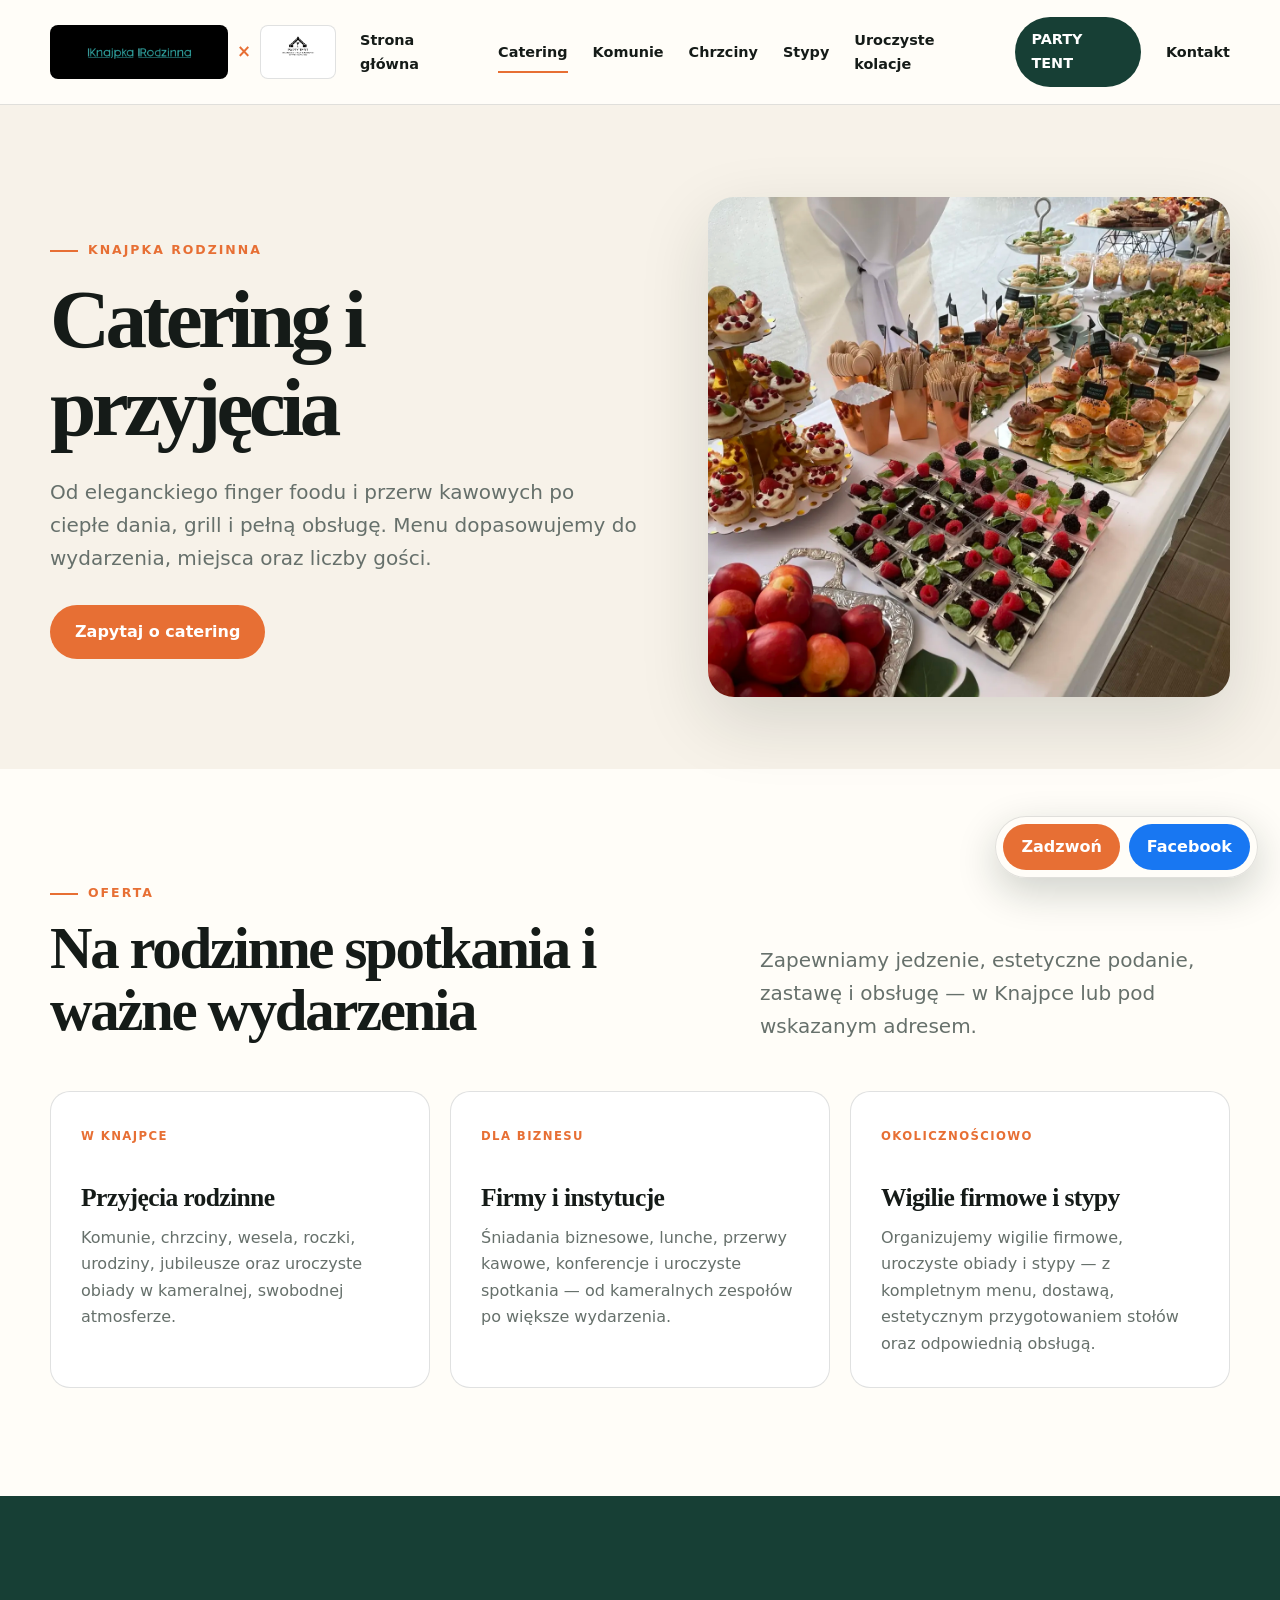
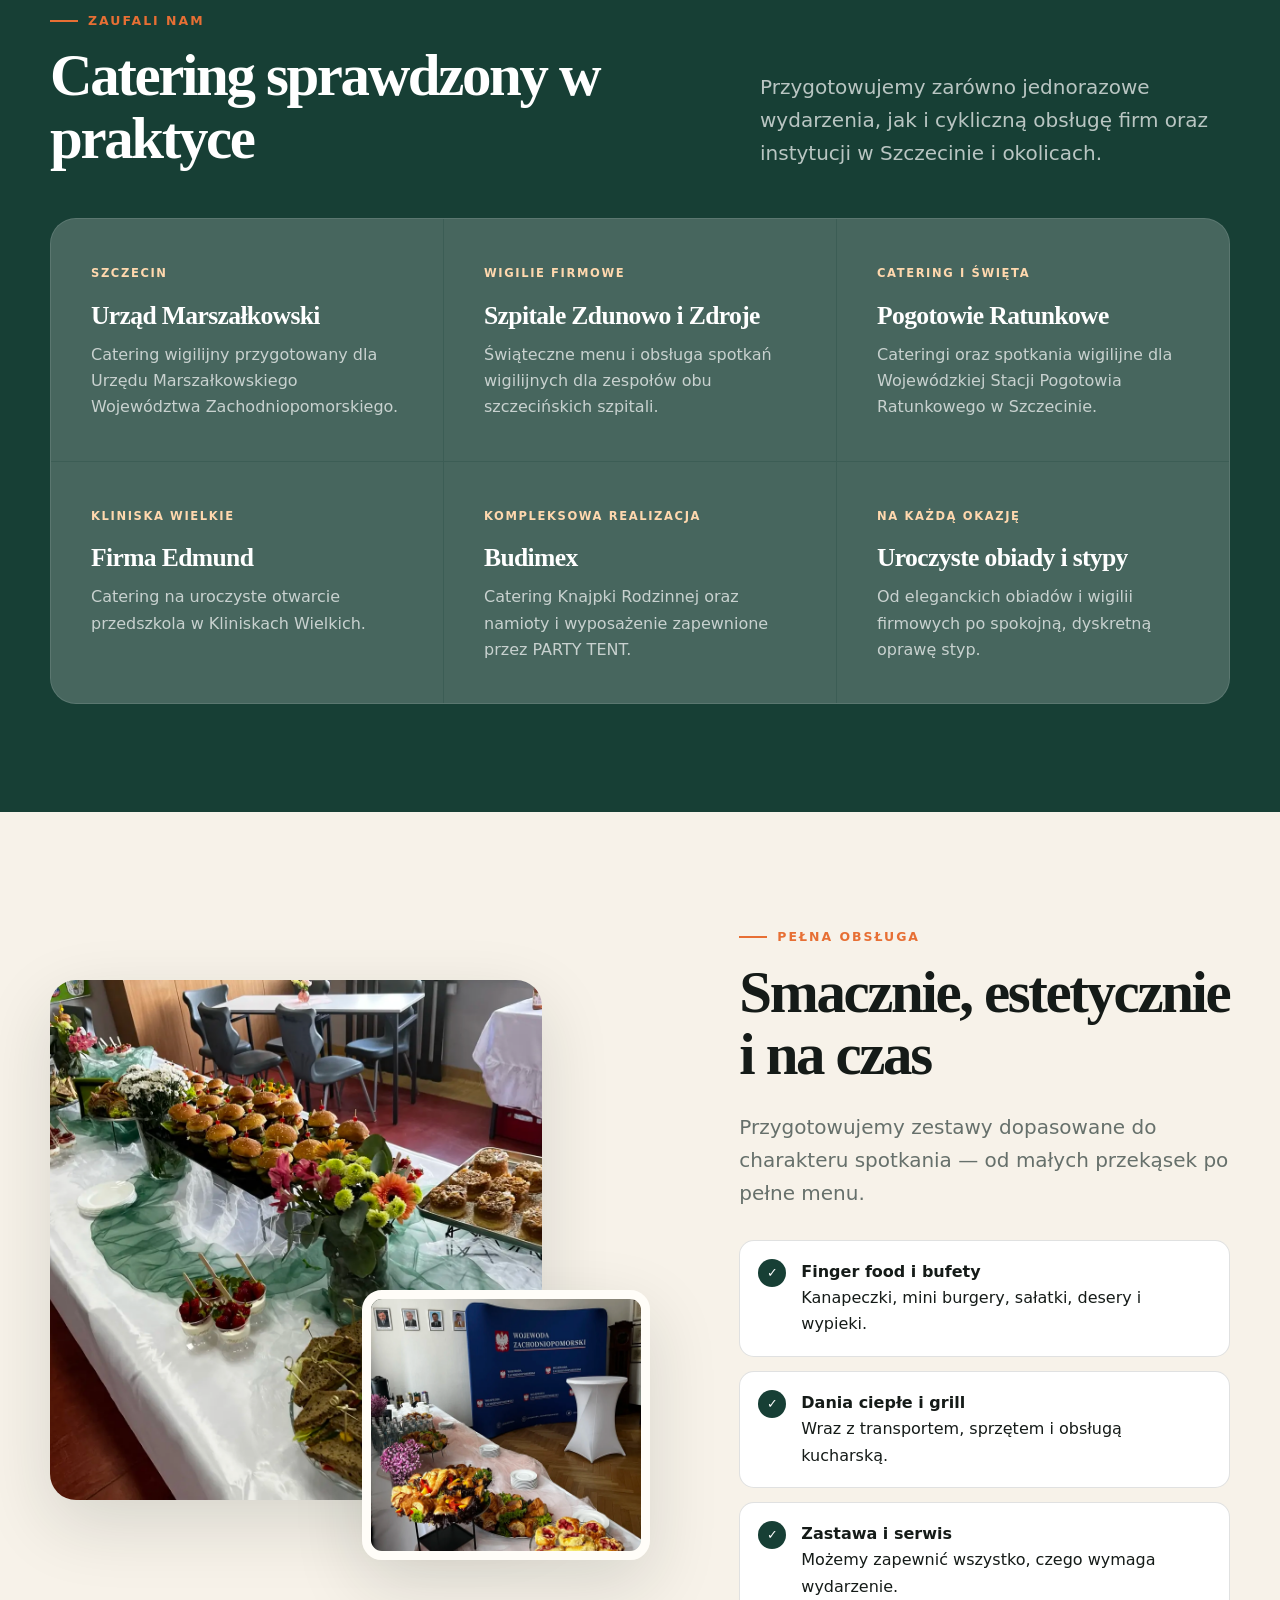
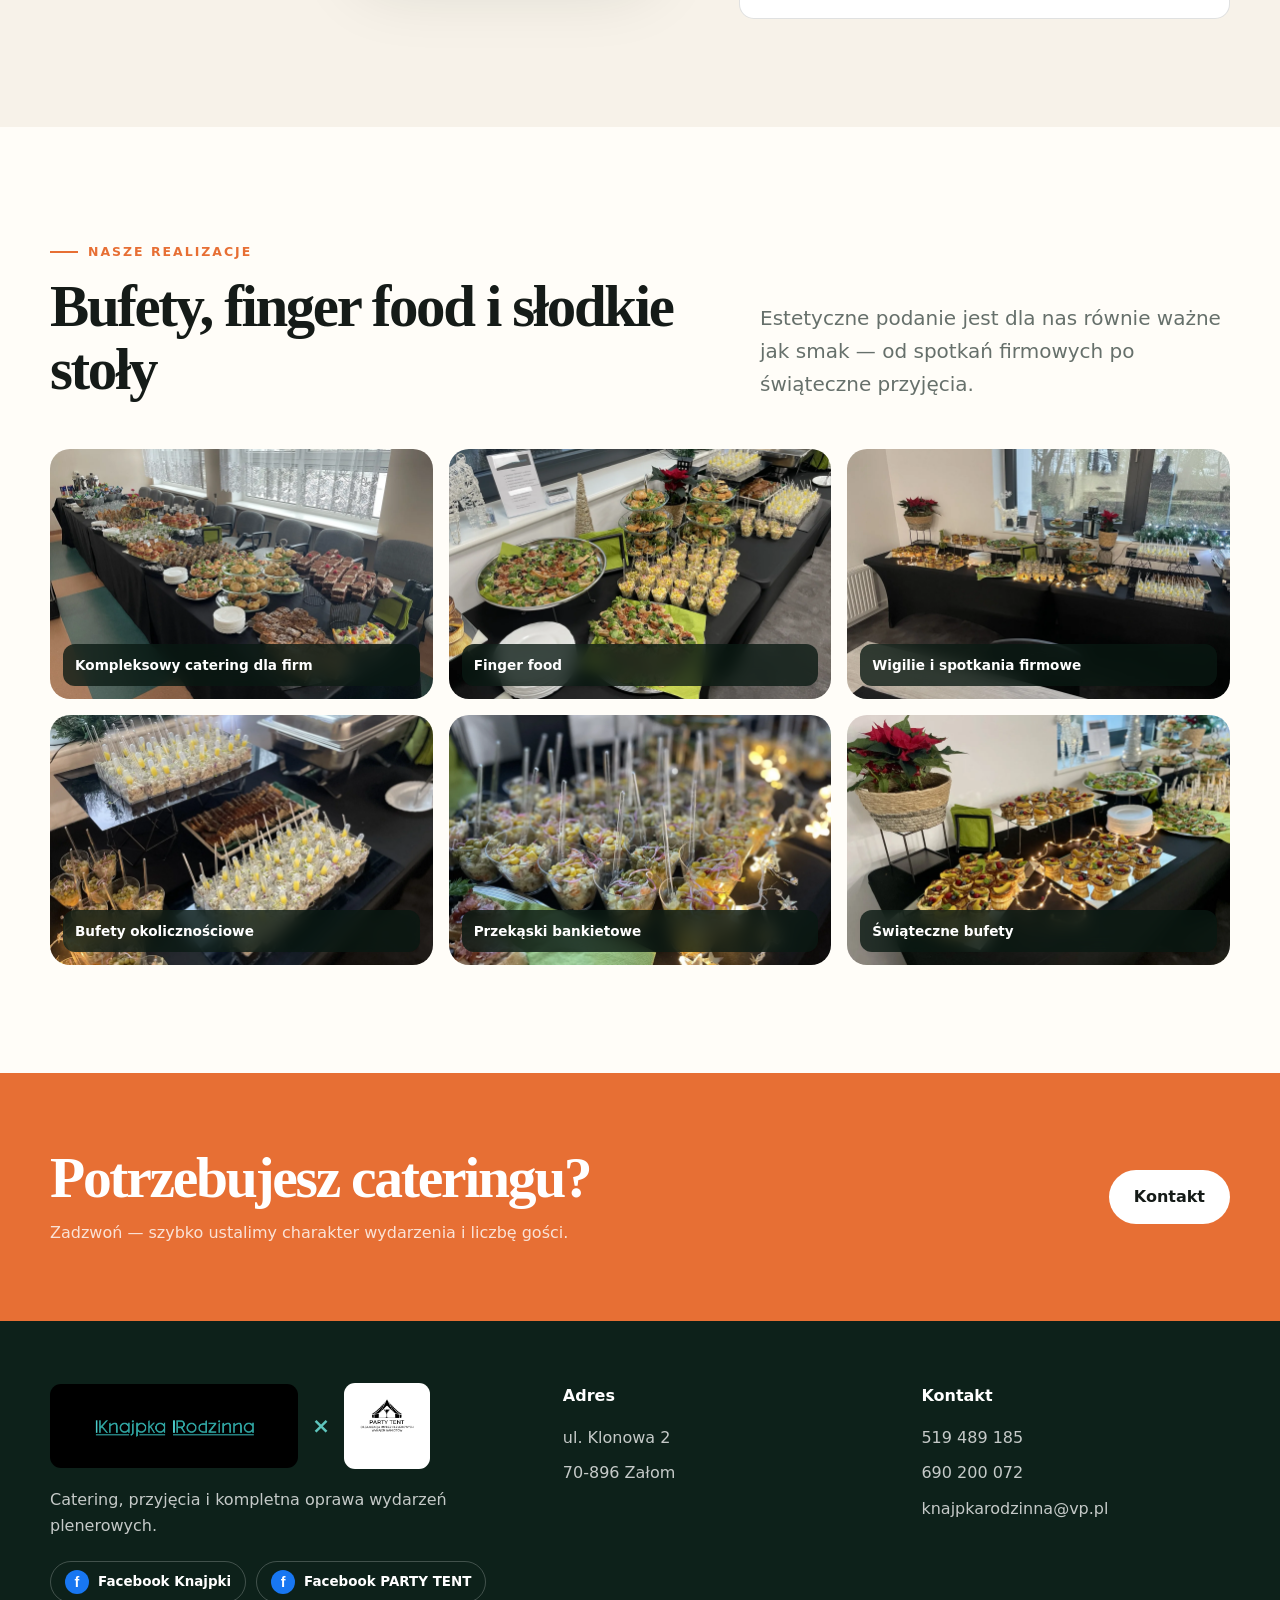
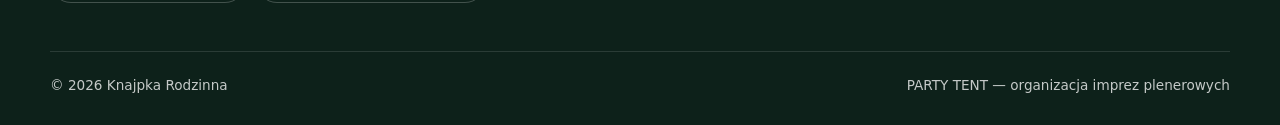
==== catering.html @ 12598f0b "Initial commit" ====
<!doctype html><html lang="pl"><head><meta charset="utf-8"><meta name="viewport" content="width=device-width, initial-scale=1"><meta name="description" content="Catering dla firm, instytucji i klientów indywidualnych — Knajpka Rodzinna, Szczecin i okolice."><title>Catering | Knajpka Rodzinna</title><link rel="stylesheet" href="styles.css"></head><body>
<header class="site-header"><div class="wrap nav"><div class="brand-lockup"><a class="brand" href="index.html" aria-label="Knajpka Rodzinna — strona główna"><img class="brand-knajpka" src="assets/9D0F938A-E7C1-40C8-B4AB-37DBFB9CF02D.png" alt="Knajpka Rodzinna"></a><span class="brand-cross" aria-hidden="true">×</span><a class="brand" href="party-tent.html" aria-label="PARTY TENT"><img class="brand-party" src="assets/EA0A5B90-79B9-40FC-A273-76BE1CC30D54.png" alt="PARTY TENT"></a></div><button class="menu-toggle" type="button" aria-label="Otwórz menu" aria-expanded="false"><span></span><span></span><span></span></button><nav class="nav-links"><a href="index.html">Strona główna</a><a class="active" href="catering.html">Catering</a><a href="komunie.html">Komunie</a><a href="chrzciny.html">Chrzciny</a><a class="party-link" href="party-tent.html">PARTY TENT</a><a href="kontakt.html">Kontakt</a></nav></div></header>
<main><section class="page-hero"><div class="wrap page-hero-grid"><div><p class="eyebrow">Knajpka Rodzinna</p><h1>Catering i przyjęcia</h1><p class="lead">Od eleganckiego finger foodu i przerw kawowych po ciepłe dania, grill i pełną obsługę. Menu dopasowujemy do wydarzenia, miejsca oraz liczby gości.</p><div class="actions"><a class="btn btn-primary" href="kontakt.html">Zapytaj o catering</a></div></div><img src="assets/IMG_3248.webp" alt="Bogaty bufet cateringowy Knajpki Rodzinnej"></div></section>
<section class="section"><div class="wrap"><div class="section-head"><div><p class="eyebrow">Oferta</p><h2>Na rodzinne spotkania i ważne wydarzenia</h2></div><p class="lead">Zapewniamy jedzenie, estetyczne podanie, zastawę i obsługę — w Knajpce lub pod wskazanym adresem.</p></div><div class="cards"><article class="card"><span class="card-tag">W Knajpce</span><h3>Przyjęcia rodzinne</h3><p>Komunie, chrzciny, wesela, roczki, urodziny, jubileusze oraz uroczyste obiady w kameralnej, swobodnej atmosferze.</p></article><article class="card"><span class="card-tag">Dla biznesu</span><h3>Firmy i instytucje</h3><p>Śniadania biznesowe, lunche, przerwy kawowe, konferencje i uroczyste spotkania — od kameralnych zespołów po większe wydarzenia.</p></article><article class="card"><span class="card-tag">Okolicznościowo</span><h3>Wigilie firmowe i stypy</h3><p>Organizujemy wigilie firmowe, uroczyste obiady i stypy — z kompletnym menu, dostawą, estetycznym przygotowaniem stołów oraz odpowiednią obsługą.</p></article></div></div></section>
<section class="section section-dark"><div class="wrap"><div class="section-head"><div><p class="eyebrow">Zaufali nam</p><h2>Catering sprawdzony w praktyce</h2></div><p class="lead" style="color:rgba(255,255,255,.7)">Przygotowujemy zarówno jednorazowe wydarzenia, jak i cykliczną obsługę firm oraz instytucji w Szczecinie i okolicach.</p></div><div class="proof-grid client-proof-grid"><article class="proof"><span>Szczecin</span><h3>Urząd Marszałkowski</h3><p>Catering wigilijny przygotowany dla Urzędu Marszałkowskiego Województwa Zachodniopomorskiego.</p></article><article class="proof"><span>Wigilie firmowe</span><h3>Szpitale Zdunowo i Zdroje</h3><p>Świąteczne menu i obsługa spotkań wigilijnych dla zespołów obu szczecińskich szpitali.</p></article><article class="proof"><span>Catering i święta</span><h3>Pogotowie Ratunkowe</h3><p>Cateringi oraz spotkania wigilijne dla Wojewódzkiej Stacji Pogotowia Ratunkowego w Szczecinie.</p></article><article class="proof"><span>Kliniska Wielkie</span><h3>Firma Edmund</h3><p>Catering na uroczyste otwarcie przedszkola w Kliniskach Wielkich.</p></article><article class="proof"><span>Kompleksowa realizacja</span><h3>Budimex</h3><p>Catering Knajpki Rodzinnej oraz namioty i wyposażenie zapewnione przez PARTY TENT.</p></article><article class="proof"><span>Na każdą okazję</span><h3>Uroczyste obiady i stypy</h3><p>Od eleganckich obiadów i wigilii firmowych po spokojną, dyskretną oprawę styp.</p></article></div></div></section>
<section class="section section-soft"><div class="wrap split reverse"><div class="photo-stack"><img class="photo-main" src="assets/IMG_8213.webp" alt="Przekąski cateringowe"><img class="photo-float" src="assets/IMG_8448.webp" alt="Catering dla instytucji"></div><div class="split-copy"><p class="eyebrow">Pełna obsługa</p><h2>Smacznie, estetycznie i na czas</h2><p class="lead">Przygotowujemy zestawy dopasowane do charakteru spotkania — od małych przekąsek po pełne menu.</p><div class="feature-list"><div class="feature"><i>✓</i><div><b>Finger food i bufety</b><p>Kanapeczki, mini burgery, sałatki, desery i wypieki.</p></div></div><div class="feature"><i>✓</i><div><b>Dania ciepłe i grill</b><p>Wraz z transportem, sprzętem i obsługą kucharską.</p></div></div><div class="feature"><i>✓</i><div><b>Zastawa i serwis</b><p>Możemy zapewnić wszystko, czego wymaga wydarzenie.</p></div></div></div></div></div></section>
<section class="section"><div class="wrap"><div class="section-head"><div><p class="eyebrow">Nasze realizacje</p><h2>Bufety, finger food i słodkie stoły</h2></div><p class="lead">Estetyczne podanie jest dla nas równie ważne jak smak — od spotkań firmowych po świąteczne przyjęcia.</p></div><div class="gallery gallery-six"><figure><img src="assets/IMG_0815_1.webp" alt="Rozbudowany bufet firmowy z daniami wytrawnymi i deserami"><figcaption>Kompleksowy catering dla firm</figcaption></figure><figure><img src="assets/IMG_0978.webp" alt="Mini burgery i przekąski finger food"><figcaption>Finger food</figcaption></figure><figure><img src="assets/IMG_0986.webp" alt="Bogato przygotowany świąteczny bufet cateringowy"><figcaption>Wigilie i spotkania firmowe</figcaption></figure><figure><img src="assets/IMG_0998.webp" alt="Bufet z sałatkami w pucharkach i daniami ciepłymi"><figcaption>Bufety okolicznościowe</figcaption></figure><figure><img src="assets/IMG_0995.webp" alt="Sałatki bankietowe podane w pucharkach"><figcaption>Przekąski bankietowe</figcaption></figure><figure><img src="assets/IMG_0992.webp" alt="Świąteczny stół z deserami i przekąskami"><figcaption>Świąteczne bufety</figcaption></figure></div></div></section>
<section class="contact-band"><div class="wrap contact-band-inner"><div><h2>Potrzebujesz cateringu?</h2><p>Zadzwoń — szybko ustalimy charakter wydarzenia i liczbę gości.</p></div><a class="btn btn-light" href="kontakt.html">Kontakt</a></div></section></main>
<footer class="site-footer"><div class="wrap"><div class="footer-grid"><div><div class="footer-logos"><img class="footer-logo-knajpka" src="assets/9D0F938A-E7C1-40C8-B4AB-37DBFB9CF02D.png" alt="Knajpka Rodzinna"><span class="footer-cross" aria-hidden="true">×</span><img class="footer-logo-party" src="assets/EA0A5B90-79B9-40FC-A273-76BE1CC30D54.png" alt="PARTY TENT"></div><p class="footer-text">Catering, przyjęcia i kompletna oprawa wydarzeń plenerowych.</p><div class="social-links"><a class="social-link" href="https://www.facebook.com/Knajpka.Rodzinna/" target="_blank" rel="noopener noreferrer"><span class="social-icon">f</span>Facebook Knajpki</a><a class="social-link" href="https://www.facebook.com/PARTY.TENT.IMPREZY.PLENEROWE/" target="_blank" rel="noopener noreferrer"><span class="social-icon">f</span>Facebook PARTY TENT</a></div></div><div><p class="footer-title">Adres</p><div class="footer-links"><span>ul. Klonowa 2</span><span>70-896 Załom</span></div></div><div><p class="footer-title">Kontakt</p><div class="footer-links"><a href="tel:+48519489185">519 489 185</a><a href="tel:+48690200072">690 200 072</a><a href="mailto:knajpkarodzinna@vp.pl">knajpkarodzinna@vp.pl</a></div></div></div><div class="footer-bottom"><p>© 2026 Knajpka Rodzinna</p><span>PARTY TENT — organizacja imprez plenerowych</span></div></div></footer><script src="site.js"></script></body></html>
---- styles.css ----
:root {
  --ink: #151b18;
  --forest: #173f35;
  --forest-2: #24584b;
  --cream: #f7f2e9;
  --paper: #fffdf8;
  --sand: #dcc9aa;
  --gold: #b98746;
  --orange: #e76f34;
  --muted: #66706b;
  --line: rgba(21, 27, 24, .13);
  --shadow: 0 24px 70px rgba(20, 32, 27, .14);
  --radius: 26px;
}

* { box-sizing: border-box; }
html { scroll-behavior: smooth; }
body {
  margin: 0;
  color: var(--ink);
  background: var(--paper);
  font-family: Inter, ui-sans-serif, system-ui, -apple-system, BlinkMacSystemFont, "Segoe UI", sans-serif;
  font-size: 16px;
  line-height: 1.65;
}
body.menu-open { overflow: hidden; }
img { display: block; width: 100%; }
a { color: inherit; text-decoration: none; }
button { font: inherit; }
.wrap { width: min(1180px, calc(100% - 40px)); margin-inline: auto; }
.eyebrow {
  display: inline-flex;
  align-items: center;
  gap: 10px;
  margin: 0 0 14px;
  color: var(--orange);
  font-size: .78rem;
  font-weight: 800;
  letter-spacing: .16em;
  text-transform: uppercase;
}
.eyebrow::before { content: ""; width: 28px; height: 2px; background: currentColor; }
h1, h2, h3 { margin: 0; font-family: Georgia, "Times New Roman", serif; line-height: 1.06; }
h1 { font-size: clamp(3.1rem, 7vw, 6.8rem); letter-spacing: -.055em; }
h2 { font-size: clamp(2.35rem, 4.6vw, 4.8rem); letter-spacing: -.04em; }
h3 { font-size: clamp(1.45rem, 2vw, 2rem); letter-spacing: -.025em; }
p { margin: 0; }
.lead { font-size: clamp(1.05rem, 1.6vw, 1.25rem); color: var(--muted); max-width: 720px; }
.section { padding: 108px 0; }
.section-soft { background: var(--cream); }
.section-dark { color: #fff; background: var(--forest); }
.section-head { display: flex; justify-content: space-between; gap: 48px; align-items: end; margin-bottom: 48px; }
.section-head > div:first-child { max-width: 760px; }
.section-head .lead { max-width: 470px; }

.site-header {
  position: sticky;
  z-index: 50;
  top: 0;
  color: var(--ink);
  background: rgba(255, 253, 248, .92);
  border-bottom: 1px solid var(--line);
  backdrop-filter: blur(18px);
}
.nav { min-height: 88px; display: flex; align-items: center; justify-content: space-between; gap: 24px; }
.brand-lockup { display: flex; align-items: center; gap: 9px; flex: 0 0 auto; }
.brand { display: flex; align-items: center; }
.brand img { object-fit: contain; }
.brand-knajpka { width: 178px; height: 54px; border-radius: 8px; background: #000; }
.brand-party { width: 76px; height: 54px; padding: 3px; border: 1px solid var(--line); border-radius: 8px; background: #fff; }
.brand-cross { color: var(--orange); font-size: 1.05rem; font-weight: 900; }
.nav-links { display: flex; align-items: center; gap: 25px; font-size: .9rem; font-weight: 720; }
.nav-links a { position: relative; padding: 29px 0 27px; }
.nav-links a::after { content: ""; position: absolute; right: 0; bottom: 19px; left: 0; height: 2px; background: var(--orange); transform: scaleX(0); transition: transform .2s ease; }
.nav-links a:hover::after, .nav-links a.active::after { transform: scaleX(1); }
.nav-links .party-link { padding: 11px 16px; color: #fff; background: var(--forest); border-radius: 999px; }
.nav-links .party-link::after { display: none; }
.menu-toggle { display: none; width: 46px; height: 46px; border: 1px solid var(--line); border-radius: 50%; background: #fff; cursor: pointer; }
.menu-toggle span { display: block; width: 19px; height: 2px; margin: 4px auto; background: var(--ink); }

.hero { position: relative; min-height: 720px; color: #fff; display: grid; align-items: end; overflow: hidden; background: #17231e; }
.hero-media { position: absolute; inset: 0; }
.hero-media img { height: 100%; object-fit: cover; filter: brightness(.62) saturate(.84); }
.hero-media::after { content: ""; position: absolute; inset: 0; background: linear-gradient(90deg, rgba(9, 24, 18, .82) 0%, rgba(9, 24, 18, .42) 58%, rgba(9, 24, 18, .16) 100%), linear-gradient(0deg, rgba(9,18,14,.55), transparent 55%); }
.hero-content { position: relative; z-index: 1; padding: 120px 0 90px; }
.hero h1 { max-width: 1030px; }
.hero h1 em { color: #ffd8ae; font-weight: 400; }
.hero-copy { display: flex; justify-content: space-between; align-items: end; gap: 48px; margin-top: 34px; }
.hero-copy p { max-width: 720px; font-size: clamp(1.05rem, 1.8vw, 1.3rem); color: rgba(255,255,255,.86); }
.actions { display: flex; flex-wrap: wrap; gap: 12px; margin-top: 30px; }
.btn { display: inline-flex; align-items: center; justify-content: center; gap: 10px; min-height: 54px; padding: 0 24px; border: 1px solid transparent; border-radius: 999px; font-weight: 800; transition: transform .2s ease, background .2s ease; }
.btn:hover { transform: translateY(-2px); }
.btn-primary { color: #fff; background: var(--orange); }
.btn-light { color: var(--ink); background: #fff; }
.btn-outline { color: var(--forest); border-color: rgba(23,63,53,.35); background: transparent; }

.split { display: grid; grid-template-columns: .9fr 1.1fr; gap: clamp(44px, 7vw, 96px); align-items: center; }
.split.reverse { grid-template-columns: 1.1fr .9fr; }
.split-copy p + p { margin-top: 18px; }
.split-copy .lead { margin-top: 24px; }
.photo-stack { position: relative; min-height: 580px; }
.photo-main { width: 82%; height: 520px; object-fit: cover; border-radius: var(--radius); box-shadow: var(--shadow); }
.photo-float { position: absolute; right: 0; bottom: 0; width: 48%; height: 270px; object-fit: cover; border: 9px solid var(--paper); border-radius: 20px; box-shadow: var(--shadow); }
.photo-label { position: absolute; right: 4%; top: 5%; padding: 13px 16px; color: #fff; background: var(--forest); border-radius: 12px; font-weight: 800; box-shadow: var(--shadow); }

.service-grid { display: grid; grid-template-columns: repeat(3, 1fr); gap: 20px; }
.venue-section { color: #fff; background: var(--forest); }
.venue-section .lead { color: rgba(255,255,255,.72); }
.venue-grid { display: grid; grid-template-columns: repeat(4, 1fr); gap: 14px; }
.venue-feature { min-height: 220px; padding: 27px; background: rgba(255,255,255,.07); border: 1px solid rgba(255,255,255,.14); border-radius: 20px; }
.venue-feature > span { display: block; margin-bottom: 35px; color: #ffd8ae; font-size: .75rem; font-weight: 850; letter-spacing: .14em; }
.venue-feature h3 { margin-bottom: 10px; }
.venue-feature p { color: rgba(255,255,255,.72); }
.venue-capacity { display: flex; flex-direction: column; justify-content: center; background: var(--orange); }
.venue-capacity > span { margin-bottom: 0; color: rgba(255,255,255,.78); }
.venue-capacity strong { font-family: Georgia, serif; font-size: clamp(4.5rem, 8vw, 7rem); font-weight: 400; line-height: .9; }
.venue-capacity p { margin-top: 12px; color: #fff; font-weight: 800; }
.service-card { position: relative; min-height: 480px; overflow: hidden; border-radius: var(--radius); background: var(--forest); box-shadow: 0 15px 40px rgba(16, 41, 33, .1); }
.service-card img { position: absolute; inset: 0; height: 100%; object-fit: cover; transition: transform .55s ease; }
.service-card::after { content: ""; position: absolute; inset: 0; background: linear-gradient(0deg, rgba(7,22,17,.92), rgba(7,22,17,.04) 70%); }
.service-card:hover img { transform: scale(1.035); }
.service-card-content { position: absolute; z-index: 1; right: 26px; bottom: 28px; left: 26px; color: #fff; }
.service-card-content p { margin-top: 12px; color: rgba(255,255,255,.78); }
.service-number { display: inline-flex; margin-bottom: 14px; color: #ffd8ae; font-size: .75rem; font-weight: 850; letter-spacing: .14em; }

.proof-grid { display: grid; grid-template-columns: repeat(3, 1fr); gap: 1px; overflow: hidden; background: rgba(255,255,255,.16); border: 1px solid rgba(255,255,255,.16); border-radius: var(--radius); }
.proof { padding: 40px; background: rgba(255,255,255,.055); }
.proof span { color: #ffd8ae; font-size: .72rem; font-weight: 850; letter-spacing: .14em; text-transform: uppercase; }
.proof h3 { margin-top: 16px; }
.proof p { margin-top: 13px; color: rgba(255,255,255,.7); }
.client-proof-grid { grid-template-columns: repeat(3, 1fr); }

.gallery { display: grid; grid-template-columns: repeat(12, 1fr); grid-auto-rows: 250px; gap: 16px; }
.gallery figure { position: relative; margin: 0; overflow: hidden; border-radius: 20px; background: #ddd; }
.gallery figure:nth-child(1), .gallery figure:nth-child(4) { grid-column: span 7; }
.gallery figure:nth-child(2), .gallery figure:nth-child(3) { grid-column: span 5; }
.gallery.gallery-six figure:nth-child(n) { grid-column: span 4; }
.gallery img { height: 100%; object-fit: cover; transition: transform .4s ease; }
.gallery figure:hover img { transform: scale(1.03); }
.gallery figcaption { position: absolute; right: 13px; bottom: 13px; left: 13px; padding: 10px 12px; color: #fff; background: rgba(10,25,19,.78); border-radius: 12px; font-size: .85rem; font-weight: 700; backdrop-filter: blur(8px); }

.page-hero { padding: 92px 0 72px; background: var(--cream); }
.page-hero-grid { display: grid; grid-template-columns: 1.06fr .94fr; gap: 70px; align-items: center; }
.page-hero h1 { font-size: clamp(3rem, 6.5vw, 6rem); }
.page-hero .lead { margin-top: 25px; }
.page-hero img { height: 500px; object-fit: cover; border-radius: var(--radius); box-shadow: var(--shadow); }
.page-hero.party { color: #fff; background: #111; }
.page-hero.party .lead { color: rgba(255,255,255,.7); }
.party-logo { height: auto !important; max-height: 280px; object-fit: contain !important; padding: 25px; background: #fff; }

.feature-list { display: grid; gap: 14px; margin-top: 30px; }
.feature { display: flex; gap: 15px; align-items: start; padding: 18px; background: #fff; border: 1px solid var(--line); border-radius: 15px; }
.feature b { display: block; }
.feature i { flex: 0 0 28px; display: grid; place-items: center; width: 28px; height: 28px; color: #fff; background: var(--forest); border-radius: 50%; font-style: normal; font-size: .8rem; }
.cards { display: grid; grid-template-columns: repeat(3, 1fr); gap: 20px; }
.card { padding: 30px; background: #fff; border: 1px solid var(--line); border-radius: 20px; }
.card h3 { margin-bottom: 14px; }
.card p { color: var(--muted); }
.card-tag { display: inline-block; margin-bottom: 38px; color: var(--orange); font-size: .73rem; font-weight: 850; letter-spacing: .12em; text-transform: uppercase; }

.contact-band { padding: 74px 0; color: #fff; background: var(--orange); }
.brand-contact { padding: 68px 0; background: var(--cream); }
.brand-contact-inner { display: flex; justify-content: space-between; align-items: center; gap: 34px; }
.brand-contact-inner > div:first-child { max-width: 590px; }
.brand-contact-inner h2 { font-size: clamp(2rem, 4vw, 3.5rem); }
.brand-contact-inner p:not(.eyebrow) { margin-top: 10px; color: var(--muted); }
.brand-contact-actions { display: flex; flex-wrap: wrap; justify-content: flex-end; gap: 10px; }
.contact-band-inner { display: flex; justify-content: space-between; align-items: center; gap: 30px; }
.contact-band h2 { font-size: clamp(2.2rem, 4.5vw, 4rem); }
.contact-band p { margin-top: 12px; color: rgba(255,255,255,.8); }

.contact-grid { display: grid; grid-template-columns: .9fr 1.1fr; gap: 24px; }
.contact-panel { padding: 38px; border-radius: var(--radius); }
.contact-panel.dark { color: #fff; background: var(--forest); }
.contact-panel.light { background: var(--cream); }
.contact-row { padding: 20px 0; border-bottom: 1px solid rgba(255,255,255,.15); }
.contact-row:last-child { border-bottom: 0; }
.contact-row small { display: block; color: #ffd8ae; font-weight: 800; letter-spacing: .12em; text-transform: uppercase; }
.contact-row a, .contact-row p { margin-top: 5px; font-size: 1.2rem; font-weight: 700; }
.map-note { margin-top: 25px; color: var(--muted); }
.inquiry-grid { display: grid; grid-template-columns: 1.08fr .92fr; gap: 28px; align-items: start; }
.quote-form { display: grid; gap: 18px; margin-top: 30px; }
.form-grid { display: grid; grid-template-columns: 1fr 1fr; gap: 16px; }
.quote-form label { display: grid; gap: 7px; font-size: .85rem; font-weight: 800; }
.quote-form input, .quote-form select, .quote-form textarea { width: 100%; padding: 14px 15px; color: var(--ink); background: #fff; border: 1px solid var(--line); border-radius: 12px; font: inherit; }
.quote-form input:focus, .quote-form select:focus, .quote-form textarea:focus { outline: 3px solid rgba(231,111,52,.18); border-color: var(--orange); }
.quote-form textarea { resize: vertical; }
.quote-form .btn { justify-self: start; cursor: pointer; }
.form-note { color: var(--muted); font-size: .86rem; }
.map-card { overflow: hidden; background: #fff; border: 1px solid var(--line); border-radius: var(--radius); box-shadow: var(--shadow); }
.map-frame { display: block; width: 100%; height: 350px; border: 0; }
.map-card-copy { padding: 28px; }
.map-card-copy p:not(.eyebrow) { margin: 12px 0 22px; color: var(--muted); }
.testimonial { max-width: 880px; text-align: center; }
.testimonial blockquote { margin: 8px auto 12px; color: var(--forest); font-family: Georgia, serif; font-size: clamp(2rem, 5vw, 4.5rem); line-height: 1.13; }
.testimonial > p:not(.eyebrow) { color: var(--muted); }
.testimonial .btn { margin-top: 25px; }
.quick-contact { position: fixed; z-index: 20; right: 22px; bottom: 22px; display: flex; gap: 9px; padding: 7px; background: rgba(255,253,248,.94); border: 1px solid var(--line); border-radius: 999px; box-shadow: 0 14px 40px rgba(13,33,26,.2); backdrop-filter: blur(10px); }
.quick-contact a { display: inline-flex; align-items: center; justify-content: center; min-height: 46px; padding: 0 18px; border-radius: 999px; font-weight: 850; }
.quick-phone { color: #fff; background: var(--orange); }
.quick-facebook { color: #fff; background: #1877f2; }

.site-footer { padding: 62px 0 28px; color: rgba(255,255,255,.76); background: #0d211a; }
.footer-grid { display: grid; grid-template-columns: 1.2fr .8fr .8fr; gap: 50px; }
.footer-logos { display: flex; align-items: center; gap: 14px; }
.footer-logo-knajpka { width: 248px; max-width: 67%; height: 84px; object-fit: contain; border-radius: 11px; background: #000; }
.footer-logo-party { width: 86px; height: 86px; padding: 4px; object-fit: contain; border-radius: 11px; background: #fff; }
.footer-cross { color: #5ec5bd; font-size: 1.35rem; font-weight: 900; }
.footer-text { max-width: 410px; margin-top: 18px; }
.footer-title { margin-bottom: 16px; color: #fff; font-weight: 800; }
.footer-links { display: grid; gap: 9px; }
.social-links { display: flex; flex-wrap: wrap; gap: 10px; margin-top: 22px; }
.social-link { display: inline-flex; align-items: center; gap: 9px; min-height: 42px; padding: 0 14px; color: #fff; border: 1px solid rgba(255,255,255,.22); border-radius: 999px; font-size: .84rem; font-weight: 800; transition: border-color .2s ease, background .2s ease, transform .2s ease; }
.social-link:hover { background: rgba(255,255,255,.08); border-color: rgba(255,255,255,.5); transform: translateY(-1px); }
.social-icon { display: grid; place-items: center; width: 24px; height: 24px; color: #fff; background: #1877f2; border-radius: 50%; font-family: Arial, sans-serif; font-size: .9rem; font-weight: 900; }
.contact-socials { margin-top: 24px; }
.contact-socials .social-link { color: var(--forest); border-color: rgba(23,63,53,.25); }
.footer-bottom { display: flex; justify-content: space-between; gap: 20px; margin-top: 48px; padding-top: 22px; border-top: 1px solid rgba(255,255,255,.12); font-size: .85rem; }

@media (max-width: 1180px) {
  .menu-toggle { display: block; }
  .nav-links { position: fixed; inset: 82px 0 auto; display: none; align-items: stretch; flex-direction: column; gap: 0; padding: 20px; color: var(--ink); background: var(--paper); border-bottom: 1px solid var(--line); box-shadow: 0 18px 40px rgba(0,0,0,.12); }
  .nav-links.open { display: flex; }
  .nav-links a { padding: 14px 8px; }
  .nav-links a::after { bottom: 8px; }
  .nav-links .party-link { margin-top: 8px; text-align: center; }
  .split, .split.reverse, .page-hero-grid, .contact-grid, .inquiry-grid { grid-template-columns: 1fr; }
  .page-hero-grid { gap: 40px; }
  .service-grid, .cards, .venue-grid { grid-template-columns: 1fr 1fr; }
  .proof-grid { grid-template-columns: 1fr; }
  .footer-grid { grid-template-columns: 1fr 1fr; }
  .footer-grid > div:first-child { grid-column: 1 / -1; }
}

@media (max-width: 680px) {
  body { padding-bottom: 74px; }
  .wrap { width: min(100% - 28px, 1180px); }
  .section { padding: 76px 0; }
  .nav { min-height: 72px; }
  .brand-lockup { gap: 6px; }
  .brand-knajpka { width: 145px; height: 45px; }
  .brand-party { width: 55px; height: 45px; }
  .brand-cross { font-size: .85rem; }
  .nav-links { top: 72px; }
  .hero { min-height: 690px; }
  .hero-content { padding: 110px 0 62px; }
  .hero h1 { font-size: clamp(3rem, 15vw, 4.8rem); }
  .hero-copy, .section-head, .contact-band-inner, .brand-contact-inner { display: block; }
  .hero-copy p { font-size: 1.05rem; }
  .section-head .lead { margin-top: 20px; }
  .actions .btn { width: 100%; }
  .service-grid, .cards, .venue-grid { grid-template-columns: 1fr; }
  .service-card { min-height: 440px; }
  .photo-stack { min-height: 470px; }
  .photo-main { width: 92%; height: 410px; }
  .photo-float { width: 54%; height: 190px; border-width: 6px; }
  .gallery { grid-template-columns: 1fr; grid-auto-rows: 235px; }
  .gallery figure:nth-child(n) { grid-column: auto; }
  .gallery.gallery-six figure:nth-child(n) { grid-column: auto; }
  .page-hero { padding: 60px 0; }
  .page-hero img { height: 360px; }
  .contact-band .btn { width: 100%; margin-top: 24px; }
  .brand-contact-actions { display: grid; margin-top: 25px; }
  .footer-grid { grid-template-columns: 1fr; }
  .footer-grid > div:first-child { grid-column: auto; }
  .footer-logo-knajpka { width: 210px; height: 72px; }
  .footer-logo-party { width: 74px; height: 74px; }
  .footer-bottom { display: block; }
  .footer-bottom span { display: block; margin-top: 8px; }
  .form-grid { grid-template-columns: 1fr; }
  .quote-form .btn { width: 100%; }
  .quick-contact { right: 10px; bottom: 10px; left: 10px; }
  .quick-contact a { flex: 1; padding-inline: 10px; }
}
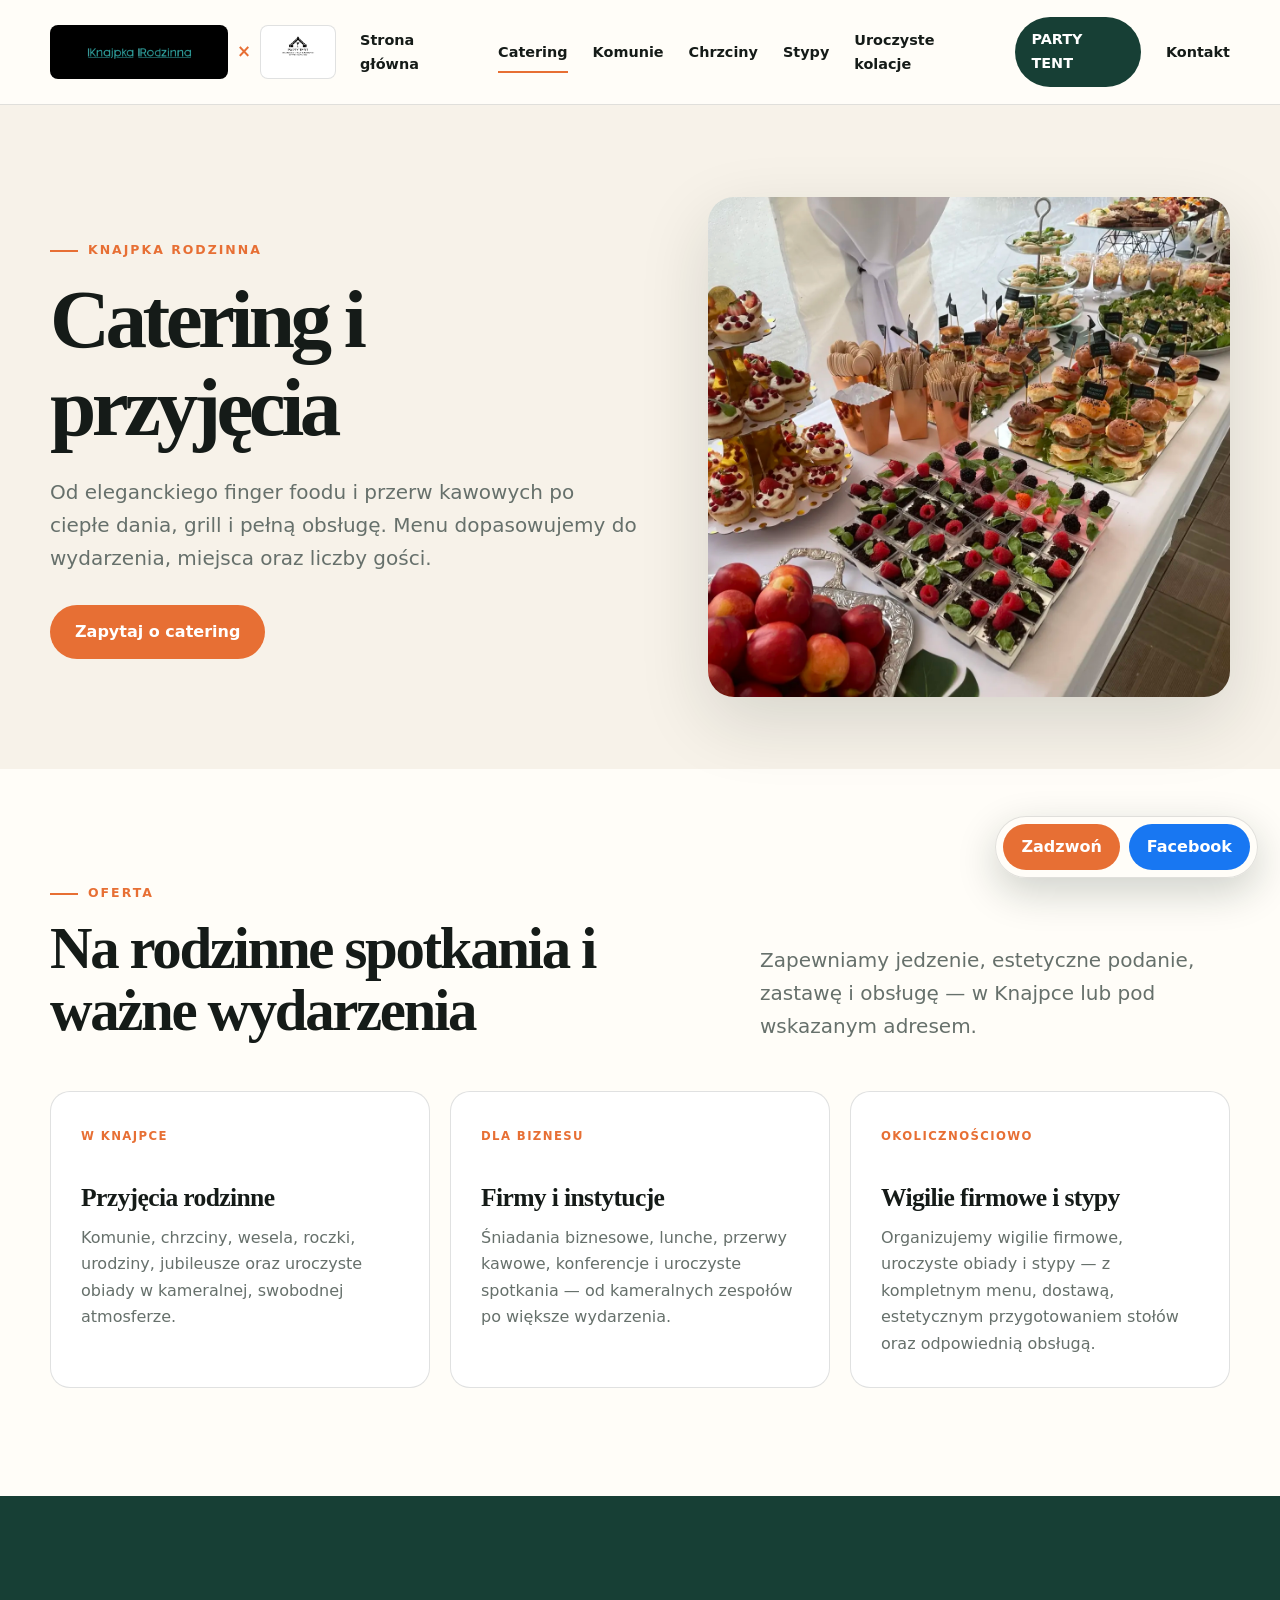
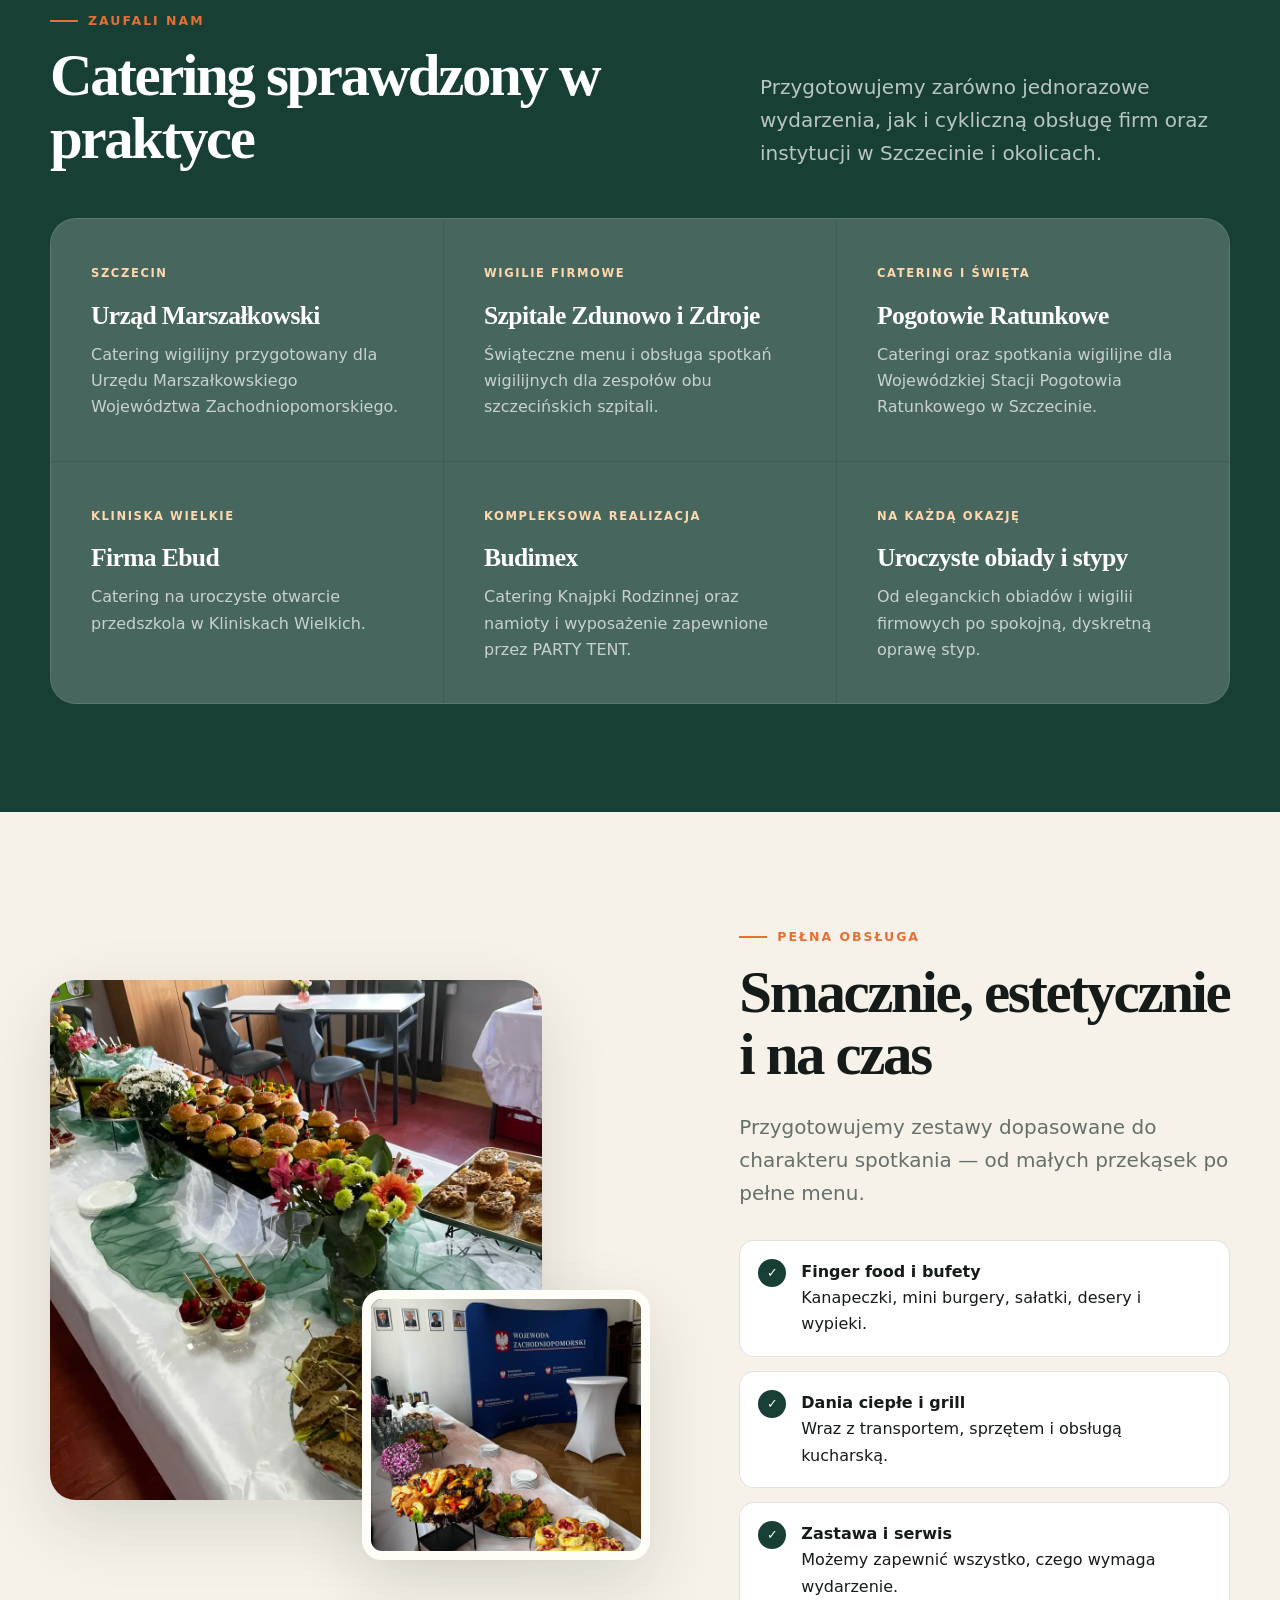
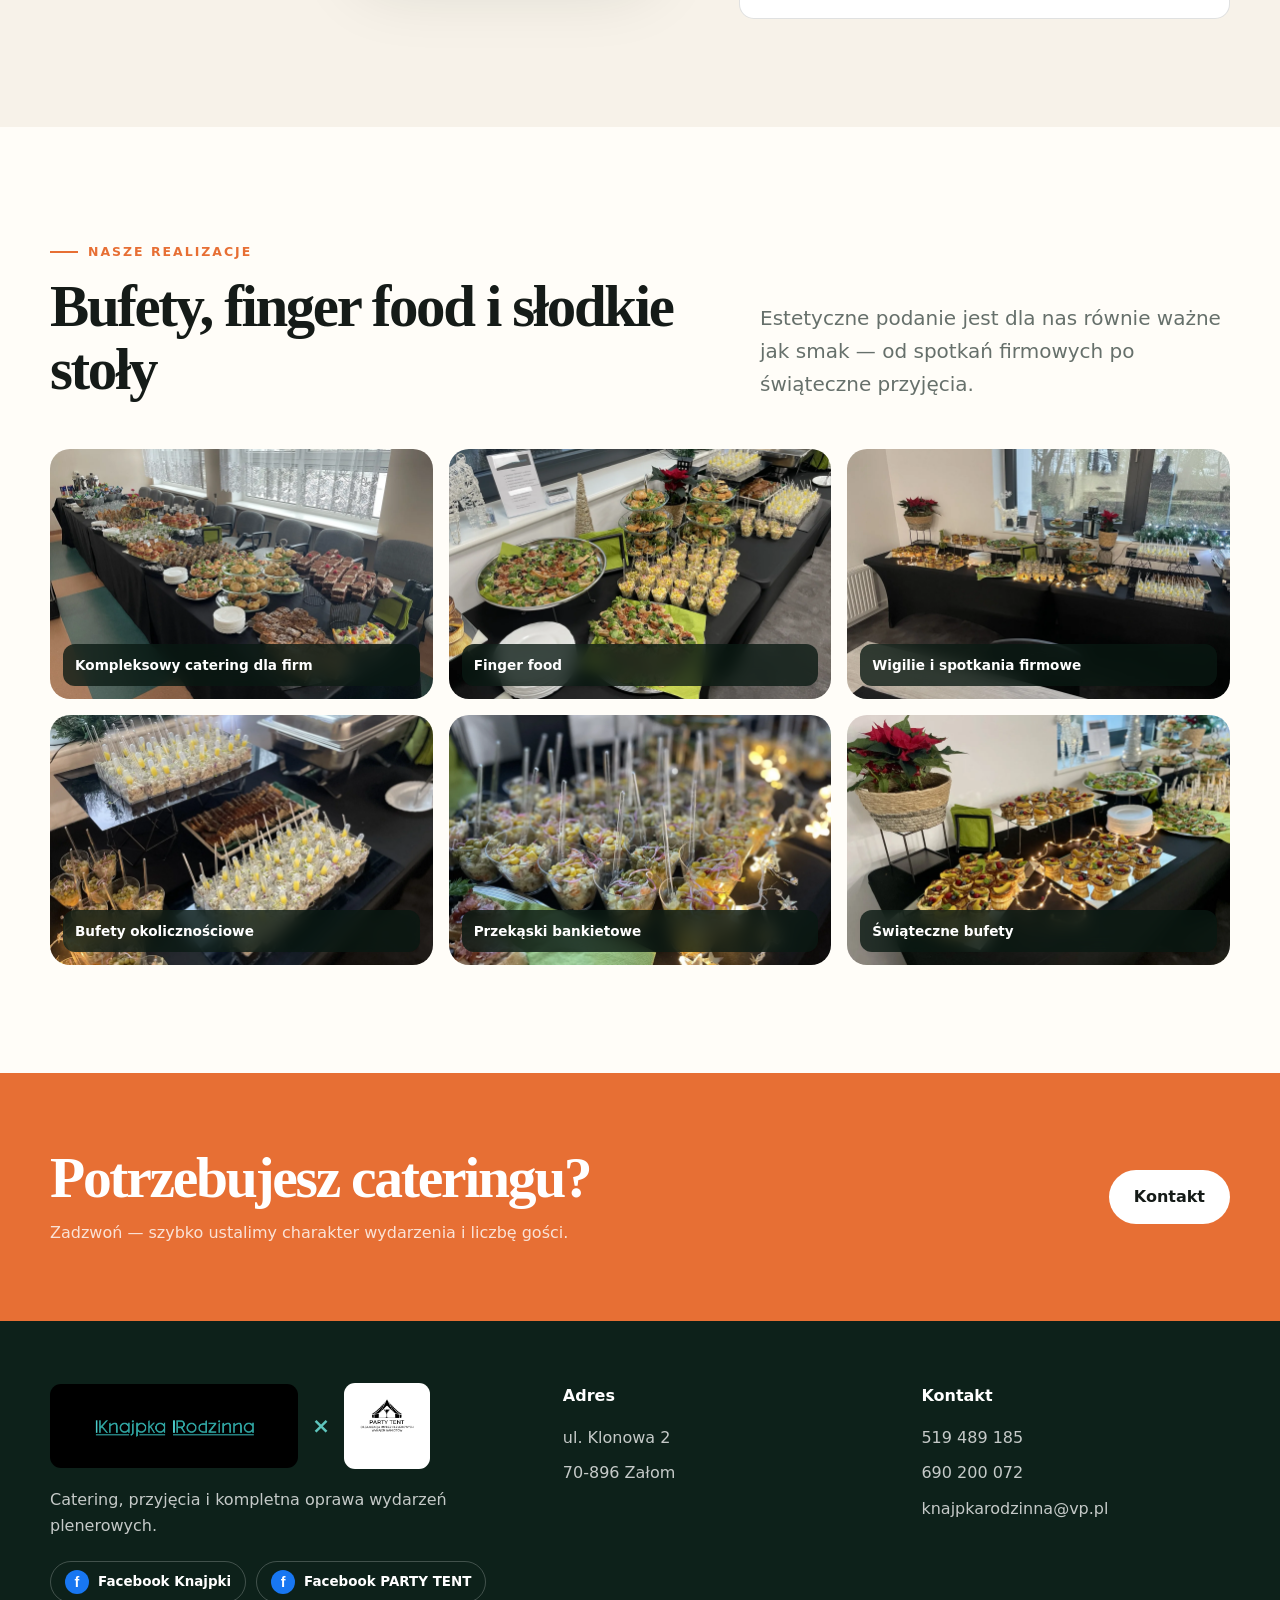
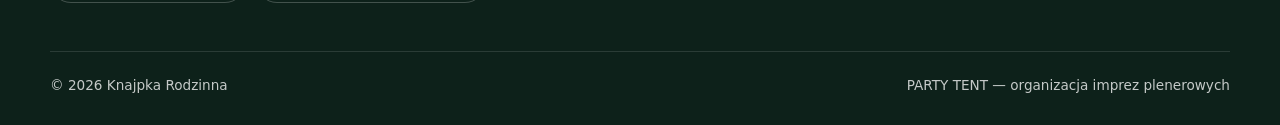
==== commit d4180fc2: "Apply client photo and company-name corrections" ====
--- a/catering.html
+++ b/catering.html
@@ -2,7 +2,7 @@
 <header class="site-header"><div class="wrap nav"><div class="brand-lockup"><a class="brand" href="index.html" aria-label="Knajpka Rodzinna — strona główna"><img class="brand-knajpka" src="assets/9D0F938A-E7C1-40C8-B4AB-37DBFB9CF02D.png" alt="Knajpka Rodzinna"></a><span class="brand-cross" aria-hidden="true">×</span><a class="brand" href="party-tent.html" aria-label="PARTY TENT"><img class="brand-party" src="assets/EA0A5B90-79B9-40FC-A273-76BE1CC30D54.png" alt="PARTY TENT"></a></div><button class="menu-toggle" type="button" aria-label="Otwórz menu" aria-expanded="false"><span></span><span></span><span></span></button><nav class="nav-links"><a href="index.html">Strona główna</a><a class="active" href="catering.html">Catering</a><a href="komunie.html">Komunie</a><a href="chrzciny.html">Chrzciny</a><a class="party-link" href="party-tent.html">PARTY TENT</a><a href="kontakt.html">Kontakt</a></nav></div></header>
 <main><section class="page-hero"><div class="wrap page-hero-grid"><div><p class="eyebrow">Knajpka Rodzinna</p><h1>Catering i przyjęcia</h1><p class="lead">Od eleganckiego finger foodu i przerw kawowych po ciepłe dania, grill i pełną obsługę. Menu dopasowujemy do wydarzenia, miejsca oraz liczby gości.</p><div class="actions"><a class="btn btn-primary" href="kontakt.html">Zapytaj o catering</a></div></div><img src="assets/IMG_3248.webp" alt="Bogaty bufet cateringowy Knajpki Rodzinnej"></div></section>
 <section class="section"><div class="wrap"><div class="section-head"><div><p class="eyebrow">Oferta</p><h2>Na rodzinne spotkania i ważne wydarzenia</h2></div><p class="lead">Zapewniamy jedzenie, estetyczne podanie, zastawę i obsługę — w Knajpce lub pod wskazanym adresem.</p></div><div class="cards"><article class="card"><span class="card-tag">W Knajpce</span><h3>Przyjęcia rodzinne</h3><p>Komunie, chrzciny, wesela, roczki, urodziny, jubileusze oraz uroczyste obiady w kameralnej, swobodnej atmosferze.</p></article><article class="card"><span class="card-tag">Dla biznesu</span><h3>Firmy i instytucje</h3><p>Śniadania biznesowe, lunche, przerwy kawowe, konferencje i uroczyste spotkania — od kameralnych zespołów po większe wydarzenia.</p></article><article class="card"><span class="card-tag">Okolicznościowo</span><h3>Wigilie firmowe i stypy</h3><p>Organizujemy wigilie firmowe, uroczyste obiady i stypy — z kompletnym menu, dostawą, estetycznym przygotowaniem stołów oraz odpowiednią obsługą.</p></article></div></div></section>
-<section class="section section-dark"><div class="wrap"><div class="section-head"><div><p class="eyebrow">Zaufali nam</p><h2>Catering sprawdzony w praktyce</h2></div><p class="lead" style="color:rgba(255,255,255,.7)">Przygotowujemy zarówno jednorazowe wydarzenia, jak i cykliczną obsługę firm oraz instytucji w Szczecinie i okolicach.</p></div><div class="proof-grid client-proof-grid"><article class="proof"><span>Szczecin</span><h3>Urząd Marszałkowski</h3><p>Catering wigilijny przygotowany dla Urzędu Marszałkowskiego Województwa Zachodniopomorskiego.</p></article><article class="proof"><span>Wigilie firmowe</span><h3>Szpitale Zdunowo i Zdroje</h3><p>Świąteczne menu i obsługa spotkań wigilijnych dla zespołów obu szczecińskich szpitali.</p></article><article class="proof"><span>Catering i święta</span><h3>Pogotowie Ratunkowe</h3><p>Cateringi oraz spotkania wigilijne dla Wojewódzkiej Stacji Pogotowia Ratunkowego w Szczecinie.</p></article><article class="proof"><span>Kliniska Wielkie</span><h3>Firma Edmund</h3><p>Catering na uroczyste otwarcie przedszkola w Kliniskach Wielkich.</p></article><article class="proof"><span>Kompleksowa realizacja</span><h3>Budimex</h3><p>Catering Knajpki Rodzinnej oraz namioty i wyposażenie zapewnione przez PARTY TENT.</p></article><article class="proof"><span>Na każdą okazję</span><h3>Uroczyste obiady i stypy</h3><p>Od eleganckich obiadów i wigilii firmowych po spokojną, dyskretną oprawę styp.</p></article></div></div></section>
+<section class="section section-dark"><div class="wrap"><div class="section-head"><div><p class="eyebrow">Zaufali nam</p><h2>Catering sprawdzony w praktyce</h2></div><p class="lead" style="color:rgba(255,255,255,.7)">Przygotowujemy zarówno jednorazowe wydarzenia, jak i cykliczną obsługę firm oraz instytucji w Szczecinie i okolicach.</p></div><div class="proof-grid client-proof-grid"><article class="proof"><span>Szczecin</span><h3>Urząd Marszałkowski</h3><p>Catering wigilijny przygotowany dla Urzędu Marszałkowskiego Województwa Zachodniopomorskiego.</p></article><article class="proof"><span>Wigilie firmowe</span><h3>Szpitale Zdunowo i Zdroje</h3><p>Świąteczne menu i obsługa spotkań wigilijnych dla zespołów obu szczecińskich szpitali.</p></article><article class="proof"><span>Catering i święta</span><h3>Pogotowie Ratunkowe</h3><p>Cateringi oraz spotkania wigilijne dla Wojewódzkiej Stacji Pogotowia Ratunkowego w Szczecinie.</p></article><article class="proof"><span>Kliniska Wielkie</span><h3>Firma Ebud</h3><p>Catering na uroczyste otwarcie przedszkola w Kliniskach Wielkich.</p></article><article class="proof"><span>Kompleksowa realizacja</span><h3>Budimex</h3><p>Catering Knajpki Rodzinnej oraz namioty i wyposażenie zapewnione przez PARTY TENT.</p></article><article class="proof"><span>Na każdą okazję</span><h3>Uroczyste obiady i stypy</h3><p>Od eleganckich obiadów i wigilii firmowych po spokojną, dyskretną oprawę styp.</p></article></div></div></section>
 <section class="section section-soft"><div class="wrap split reverse"><div class="photo-stack"><img class="photo-main" src="assets/IMG_8213.webp" alt="Przekąski cateringowe"><img class="photo-float" src="assets/IMG_8448.webp" alt="Catering dla instytucji"></div><div class="split-copy"><p class="eyebrow">Pełna obsługa</p><h2>Smacznie, estetycznie i na czas</h2><p class="lead">Przygotowujemy zestawy dopasowane do charakteru spotkania — od małych przekąsek po pełne menu.</p><div class="feature-list"><div class="feature"><i>✓</i><div><b>Finger food i bufety</b><p>Kanapeczki, mini burgery, sałatki, desery i wypieki.</p></div></div><div class="feature"><i>✓</i><div><b>Dania ciepłe i grill</b><p>Wraz z transportem, sprzętem i obsługą kucharską.</p></div></div><div class="feature"><i>✓</i><div><b>Zastawa i serwis</b><p>Możemy zapewnić wszystko, czego wymaga wydarzenie.</p></div></div></div></div></div></section>
 <section class="section"><div class="wrap"><div class="section-head"><div><p class="eyebrow">Nasze realizacje</p><h2>Bufety, finger food i słodkie stoły</h2></div><p class="lead">Estetyczne podanie jest dla nas równie ważne jak smak — od spotkań firmowych po świąteczne przyjęcia.</p></div><div class="gallery gallery-six"><figure><img src="assets/IMG_0815_1.webp" alt="Rozbudowany bufet firmowy z daniami wytrawnymi i deserami"><figcaption>Kompleksowy catering dla firm</figcaption></figure><figure><img src="assets/IMG_0978.webp" alt="Mini burgery i przekąski finger food"><figcaption>Finger food</figcaption></figure><figure><img src="assets/IMG_0986.webp" alt="Bogato przygotowany świąteczny bufet cateringowy"><figcaption>Wigilie i spotkania firmowe</figcaption></figure><figure><img src="assets/IMG_0998.webp" alt="Bufet z sałatkami w pucharkach i daniami ciepłymi"><figcaption>Bufety okolicznościowe</figcaption></figure><figure><img src="assets/IMG_0995.webp" alt="Sałatki bankietowe podane w pucharkach"><figcaption>Przekąski bankietowe</figcaption></figure><figure><img src="assets/IMG_0992.webp" alt="Świąteczny stół z deserami i przekąskami"><figcaption>Świąteczne bufety</figcaption></figure></div></div></section>
 <section class="contact-band"><div class="wrap contact-band-inner"><div><h2>Potrzebujesz cateringu?</h2><p>Zadzwoń — szybko ustalimy charakter wydarzenia i liczbę gości.</p></div><a class="btn btn-light" href="kontakt.html">Kontakt</a></div></section></main>
